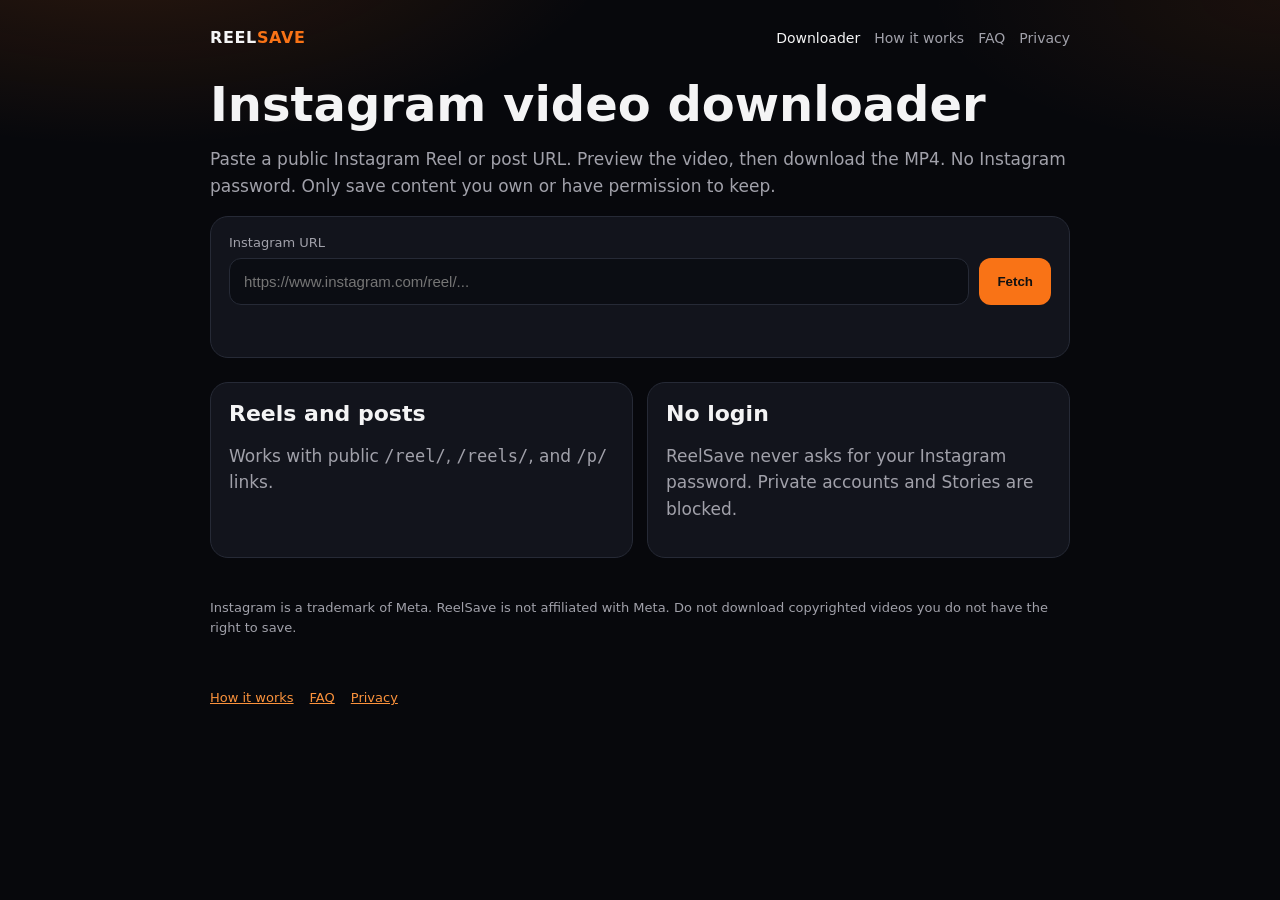
==== index.html @ db416a76 "Publish the ReelSave SEO portal. Co-authored-by: Cursor <cursoragent@cursor.com>" ====
<!DOCTYPE html>
<html lang="en">
<head>
  <meta charset="utf-8" />
  <meta name="viewport" content="width=device-width, initial-scale=1" />
  <title>Instagram Video Downloader — Save Reels as MP4 | ReelSave</title>
  <meta name="description" content="Free Instagram video downloader. Paste a public Reel or post URL, preview the clip, and save an MP4. No Instagram login. Use only videos you have the right to keep." />
  <meta name="keywords" content="instagram video downloader, download instagram reel, save instagram video, reel to mp4, download ig reel, instagram downloader" />
  <meta name="robots" content="index, follow" />
  <meta name="author" content="ReelSave" />
  <meta name="theme-color" content="#07080c" />
  <link rel="canonical" href="https://kramlipi.github.io/reelsave-portal/" />
  <link rel="icon" type="image/svg+xml" href="favicon.svg" />
  <link rel="manifest" href="site.webmanifest" />
  <meta property="og:type" content="website" />
  <meta property="og:site_name" content="ReelSave" />
  <meta property="og:title" content="Instagram Video Downloader — Save Reels as MP4" />
  <meta property="og:description" content="Paste a public Instagram Reel URL. Preview, then download MP4. No login." />
  <meta property="og:url" content="https://kramlipi.github.io/reelsave-portal/" />
  <meta property="og:image" content="https://kramlipi.github.io/reelsave-portal/favicon.svg" />
  <meta name="twitter:card" content="summary" />
  <meta name="twitter:title" content="ReelSave — Instagram Video Downloader" />
  <meta name="twitter:description" content="Download public Instagram Reels as MP4. No login." />
  <link rel="stylesheet" href="css/portal.css" />
  <script type="application/ld+json">
  {
    "@context": "https://schema.org",
    "@type": "WebApplication",
    "name": "ReelSave",
    "url": "https://kramlipi.github.io/reelsave-portal/",
    "applicationCategory": "MultimediaApplication",
    "operatingSystem": "Web",
    "offers": { "@type": "Offer", "price": "0", "priceCurrency": "USD" },
    "description": "Download public Instagram Reels and post videos as MP4 files."
  }
  </script>
</head>
<body>
  <header>
    <a class="brand" href="./">REEL<span>SAVE</span></a>
    <nav>
      <a class="active" href="./">Downloader</a>
      <a href="./how-it-works.html">How it works</a>
      <a href="./faq.html">FAQ</a>
      <a href="./privacy.html">Privacy</a>
    </nav>
  </header>
  <main>
    <h1>Instagram video downloader</h1>
    <p class="lede">Paste a public Instagram Reel or post URL. Preview the video, then download the MP4. No Instagram password. Only save content you own or have permission to keep.</p>
    <form class="card" id="form">
      <label for="url">Instagram URL</label>
      <div class="row">
        <input id="url" name="url" type="url" required placeholder="https://www.instagram.com/reel/..." autocomplete="off" />
        <button type="submit" id="go">Fetch</button>
      </div>
      <p class="status" id="status"></p>
    </form>
    <section class="result card" id="result">
      <img id="thumb" alt="Instagram video thumbnail" hidden />
      <video id="player" controls playsinline hidden></video>
      <p class="caption" id="caption"></p>
      <div class="actions">
        <a id="download" href="#"><button type="button">Download MP4</button></a>
        <button type="button" class="ghost" id="open">Open video URL</button>
      </div>
    </section>
    <div class="grid">
      <article class="card">
        <h2>Reels and posts</h2>
        <p>Works with public <code>/reel/</code>, <code>/reels/</code>, and <code>/p/</code> links.</p>
      </article>
      <article class="card">
        <h2>No login</h2>
        <p>ReelSave never asks for your Instagram password. Private accounts and Stories are blocked.</p>
      </article>
    </div>
    <p class="note">Instagram is a trademark of Meta. ReelSave is not affiliated with Meta. Do not download copyrighted videos you do not have the right to save.</p>
  </main>
  <footer>
    <a href="./how-it-works.html">How it works</a>
    <a href="./faq.html">FAQ</a>
    <a href="./privacy.html">Privacy</a>
  </footer>
  <script>
    const form = document.getElementById("form");
    const statusEl = document.getElementById("status");
    const result = document.getElementById("result");
    const player = document.getElementById("player");
    const thumb = document.getElementById("thumb");
    const caption = document.getElementById("caption");
    const download = document.getElementById("download");
    const openBtn = document.getElementById("open");
    const go = document.getElementById("go");
    let currentSrc = "";
    const apiBase = (location.port === "8787" || location.hostname === "127.0.0.1") ? "" : "";

    form.addEventListener("submit", async (e) => {
      e.preventDefault();
      statusEl.textContent = "";
      result.classList.remove("show");
      go.disabled = true;
      try {
        const res = await fetch(apiBase + "/api/resolve", {
          method: "POST",
          headers: { "Content-Type": "application/json" },
          body: JSON.stringify({ url: document.getElementById("url").value })
        });
        const data = await res.json();
        if (!res.ok) throw new Error(data.error || "Could not fetch that post. Run the ReelSave server for live downloads.");
        const video = data.videos[0];
        currentSrc = video.url;
        caption.textContent = data.caption || "Public Instagram video";
        if (video.url) {
          player.hidden = false;
          player.src = apiBase + "/api/stream?src=" + encodeURIComponent(video.url);
          thumb.hidden = true;
        } else if (data.thumbnail) {
          thumb.hidden = false;
          thumb.src = data.thumbnail;
          player.hidden = true;
        }
        download.href = apiBase + "/api/download?src=" + encodeURIComponent(video.url) + "&name=reelsave-" + data.shortcode + ".mp4";
        result.classList.add("show");
      } catch (err) {
        statusEl.textContent = err.message || "Failed";
      } finally {
        go.disabled = false;
      }
    });

    openBtn.addEventListener("click", () => {
      if (currentSrc) window.open(currentSrc, "_blank", "noopener");
    });
  </script>
</body>
</html>
---- css/portal.css ----
:root {
  --bg: #07080c;
  --card: #12141c;
  --line: #262a36;
  --text: #f4f4f5;
  --muted: #a1a1aa;
  --accent: #f97316;
  --accent-2: #fb923c;
}
* { box-sizing: border-box; }
html, body { margin: 0; min-height: 100%; background: var(--bg); color: var(--text); font-family: Inter, ui-sans-serif, system-ui, sans-serif; }
body {
  background:
    radial-gradient(900px 400px at 10% -10%, rgba(249, 115, 22, 0.16), transparent 55%),
    radial-gradient(700px 300px at 100% 0%, rgba(249, 115, 22, 0.08), transparent 50%),
    var(--bg);
}
a { color: var(--accent-2); }
header, main, footer { width: min(860px, calc(100% - 32px)); margin: 0 auto; }
header { padding: 28px 0 8px; display: flex; justify-content: space-between; align-items: center; gap: 12px; flex-wrap: wrap; }
nav { display: flex; gap: 14px; flex-wrap: wrap; font-size: 14px; }
nav a { color: var(--muted); text-decoration: none; }
nav a:hover, nav a.active { color: var(--text); }
.brand { font-weight: 800; letter-spacing: 0.04em; text-decoration: none; color: var(--text); }
.brand span { color: var(--accent); }
.pill { font-size: 12px; color: var(--muted); border: 1px solid var(--line); padding: 6px 10px; border-radius: 999px; }
h1 { font-size: clamp(32px, 5vw, 48px); line-height: 1.05; margin: 24px 0 12px; }
h2 { font-size: 22px; margin: 28px 0 10px; }
.lede, p, li { color: var(--muted); font-size: 17px; line-height: 1.55; }
.card { background: var(--card); border: 1px solid var(--line); border-radius: 18px; padding: 18px; }
label { display: block; font-size: 13px; color: var(--muted); margin-bottom: 8px; }
.row { display: flex; gap: 10px; }
input {
  flex: 1; background: #0b0d13; color: var(--text); border: 1px solid var(--line);
  border-radius: 12px; padding: 14px 14px; font-size: 15px;
}
input:focus { outline: 2px solid rgba(249,115,22,0.45); border-color: var(--accent); }
button {
  background: var(--accent); color: #111; border: 0; border-radius: 12px;
  padding: 14px 18px; font-weight: 700; cursor: pointer;
}
button:disabled { opacity: 0.55; cursor: wait; }
.ghost { background: transparent; color: var(--text); border: 1px solid var(--line); }
.status { min-height: 22px; margin: 12px 0 0; color: #fca5a5; font-size: 14px; }
.result { margin-top: 18px; display: none; }
.result.show { display: block; }
video, img { width: 100%; border-radius: 12px; background: #000; max-height: 420px; object-fit: contain; }
.caption { color: var(--muted); font-size: 14px; margin: 12px 0; }
.actions { display: flex; gap: 10px; flex-wrap: wrap; }
.note { margin: 22px 0 40px; color: var(--muted); font-size: 13px; line-height: 1.55; }
footer { padding: 12px 0 40px; color: var(--muted); font-size: 13px; display: flex; gap: 16px; flex-wrap: wrap; }
.grid { display: grid; gap: 14px; margin: 24px 0 40px; }
@media (min-width: 700px) { .grid { grid-template-columns: 1fr 1fr; } }
article.card h2 { margin-top: 0; }
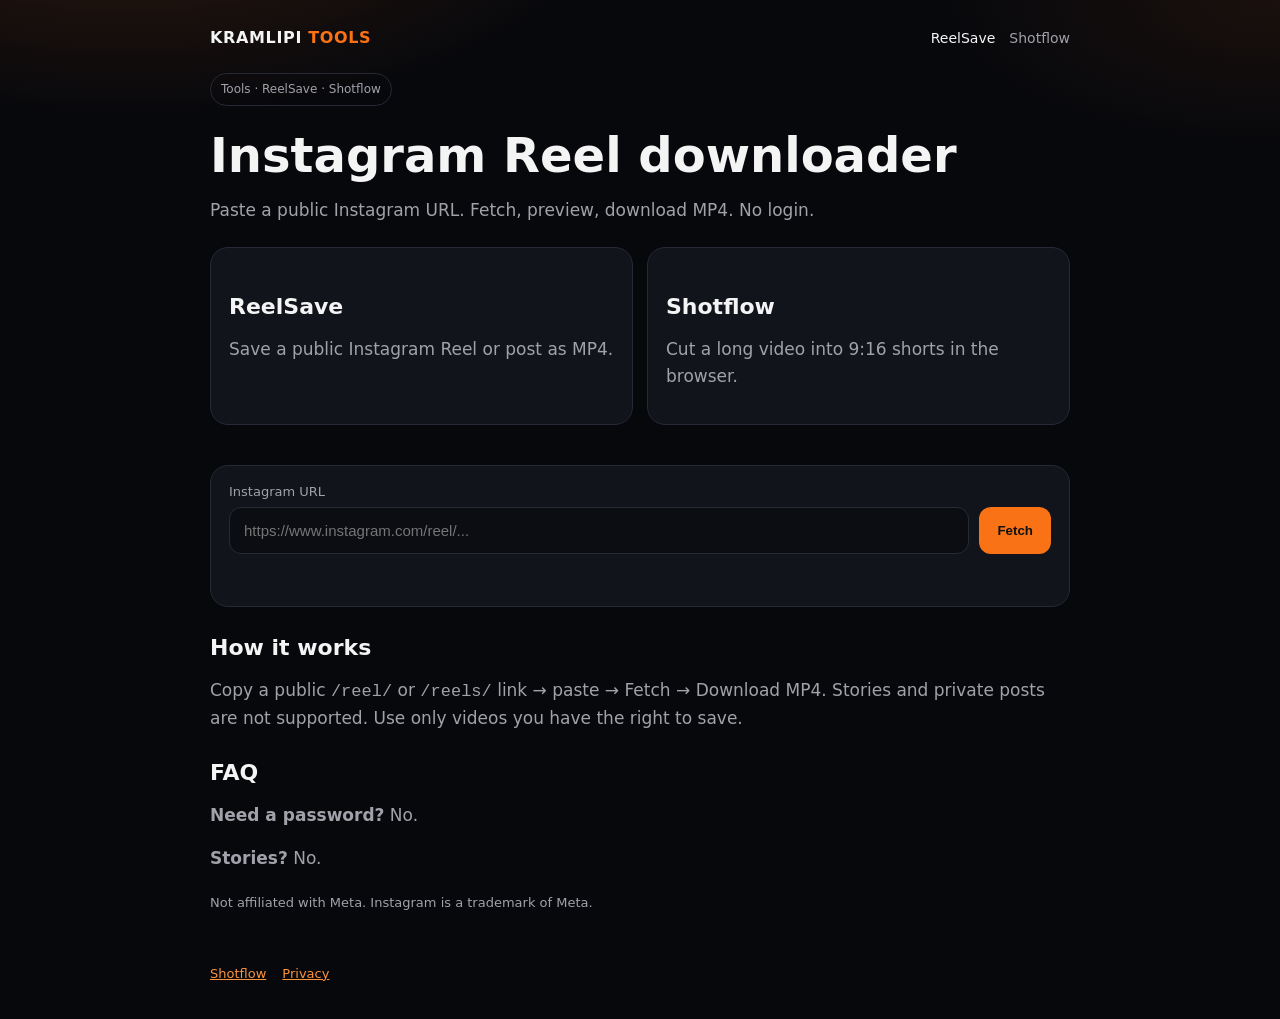
==== commit 0be71f9a: "Simplify the portal to a Cloudflare-style tools hub. Co-authored-by: Cursor <cursoragent@cursor.com>" ====
--- a/index.html
+++ b/index.html
@@ -3,51 +3,47 @@
 <head>
   <meta charset="utf-8" />
   <meta name="viewport" content="width=device-width, initial-scale=1" />
-  <title>Instagram Video Downloader — Save Reels as MP4 | ReelSave</title>
-  <meta name="description" content="Free Instagram video downloader. Paste a public Reel or post URL, preview the clip, and save an MP4. No Instagram login. Use only videos you have the right to keep." />
-  <meta name="keywords" content="instagram video downloader, download instagram reel, save instagram video, reel to mp4, download ig reel, instagram downloader" />
+  <title>ReelSave — Instagram Reel Downloader | Kramlipi Tools</title>
+  <meta name="description" content="Download a public Instagram Reel as MP4. Free Kramlipi tool next to Shotflow. No login. Paste a /reel/ URL you have the right to save." />
+  <meta name="keywords" content="instagram video downloader, download instagram reel, save reel mp4, kramlipi tools, shotflow" />
   <meta name="robots" content="index, follow" />
-  <meta name="author" content="ReelSave" />
   <meta name="theme-color" content="#07080c" />
-  <link rel="canonical" href="https://kramlipi.github.io/reelsave-portal/" />
-  <link rel="icon" type="image/svg+xml" href="favicon.svg" />
-  <link rel="manifest" href="site.webmanifest" />
+  <link rel="canonical" href="https://reelsave.cluevion.workers.dev/" />
+  <link rel="icon" href="favicon.svg" type="image/svg+xml" />
   <meta property="og:type" content="website" />
-  <meta property="og:site_name" content="ReelSave" />
-  <meta property="og:title" content="Instagram Video Downloader — Save Reels as MP4" />
-  <meta property="og:description" content="Paste a public Instagram Reel URL. Preview, then download MP4. No login." />
-  <meta property="og:url" content="https://kramlipi.github.io/reelsave-portal/" />
-  <meta property="og:image" content="https://kramlipi.github.io/reelsave-portal/favicon.svg" />
+  <meta property="og:title" content="ReelSave — Instagram Reel Downloader" />
+  <meta property="og:description" content="Paste a public Instagram Reel URL. Preview and save MP4. Part of Kramlipi tools with Shotflow." />
+  <meta property="og:url" content="https://reelsave.cluevion.workers.dev/" />
   <meta name="twitter:card" content="summary" />
-  <meta name="twitter:title" content="ReelSave — Instagram Video Downloader" />
-  <meta name="twitter:description" content="Download public Instagram Reels as MP4. No login." />
   <link rel="stylesheet" href="css/portal.css" />
   <script type="application/ld+json">
-  {
-    "@context": "https://schema.org",
-    "@type": "WebApplication",
-    "name": "ReelSave",
-    "url": "https://kramlipi.github.io/reelsave-portal/",
-    "applicationCategory": "MultimediaApplication",
-    "operatingSystem": "Web",
-    "offers": { "@type": "Offer", "price": "0", "priceCurrency": "USD" },
-    "description": "Download public Instagram Reels and post videos as MP4 files."
-  }
+  {"@context":"https://schema.org","@type":"WebApplication","name":"ReelSave","url":"https://reelsave.cluevion.workers.dev/","applicationCategory":"MultimediaApplication","operatingSystem":"Web","isPartOf":{"@type":"WebSite","name":"Kramlipi Tools","url":"https://reelsave.cluevion.workers.dev/"},"offers":{"@type":"Offer","price":"0","priceCurrency":"USD"}}
   </script>
 </head>
 <body>
   <header>
-    <a class="brand" href="./">REEL<span>SAVE</span></a>
+    <a class="brand" href="/">KRAMLIPI <span>TOOLS</span></a>
     <nav>
-      <a class="active" href="./">Downloader</a>
-      <a href="./how-it-works.html">How it works</a>
-      <a href="./faq.html">FAQ</a>
-      <a href="./privacy.html">Privacy</a>
+      <a class="active" href="/">ReelSave</a>
+      <a href="https://highlight-video.cluevion.workers.dev/">Shotflow</a>
     </nav>
   </header>
   <main>
-    <h1>Instagram video downloader</h1>
-    <p class="lede">Paste a public Instagram Reel or post URL. Preview the video, then download the MP4. No Instagram password. Only save content you own or have permission to keep.</p>
+    <p class="pill" style="display:inline-block;margin:18px 0 0">Tools · ReelSave · Shotflow</p>
+    <h1>Instagram Reel downloader</h1>
+    <p class="lede">Paste a public Instagram URL. Fetch, preview, download MP4. No login.</p>
+
+    <section class="grid" aria-label="Kramlipi tools">
+      <a class="card" href="/" style="text-decoration:none;color:inherit">
+        <h2>ReelSave</h2>
+        <p>Save a public Instagram Reel or post as MP4.</p>
+      </a>
+      <a class="card" href="https://highlight-video.cluevion.workers.dev/" style="text-decoration:none;color:inherit">
+        <h2>Shotflow</h2>
+        <p>Cut a long video into 9:16 shorts in the browser.</p>
+      </a>
+    </section>
+
     <form class="card" id="form">
       <label for="url">Instagram URL</label>
       <div class="row">
@@ -57,70 +53,50 @@
       <p class="status" id="status"></p>
     </form>
     <section class="result card" id="result">
-      <img id="thumb" alt="Instagram video thumbnail" hidden />
       <video id="player" controls playsinline hidden></video>
       <p class="caption" id="caption"></p>
       <div class="actions">
         <a id="download" href="#"><button type="button">Download MP4</button></a>
-        <button type="button" class="ghost" id="open">Open video URL</button>
       </div>
     </section>
-    <div class="grid">
-      <article class="card">
-        <h2>Reels and posts</h2>
-        <p>Works with public <code>/reel/</code>, <code>/reels/</code>, and <code>/p/</code> links.</p>
-      </article>
-      <article class="card">
-        <h2>No login</h2>
-        <p>ReelSave never asks for your Instagram password. Private accounts and Stories are blocked.</p>
-      </article>
-    </div>
-    <p class="note">Instagram is a trademark of Meta. ReelSave is not affiliated with Meta. Do not download copyrighted videos you do not have the right to save.</p>
+
+    <h2>How it works</h2>
+    <p>Copy a public <code>/reel/</code> or <code>/reels/</code> link → paste → Fetch → Download MP4. Stories and private posts are not supported. Use only videos you have the right to save.</p>
+    <h2>FAQ</h2>
+    <p><strong>Need a password?</strong> No.</p>
+    <p><strong>Stories?</strong> No.</p>
+    <p class="note">Not affiliated with Meta. Instagram is a trademark of Meta.</p>
   </main>
   <footer>
-    <a href="./how-it-works.html">How it works</a>
-    <a href="./faq.html">FAQ</a>
-    <a href="./privacy.html">Privacy</a>
+    <a href="https://highlight-video.cluevion.workers.dev/">Shotflow</a>
+    <a href="/privacy.html">Privacy</a>
   </footer>
   <script>
     const form = document.getElementById("form");
     const statusEl = document.getElementById("status");
     const result = document.getElementById("result");
     const player = document.getElementById("player");
-    const thumb = document.getElementById("thumb");
     const caption = document.getElementById("caption");
     const download = document.getElementById("download");
-    const openBtn = document.getElementById("open");
     const go = document.getElementById("go");
-    let currentSrc = "";
-    const apiBase = (location.port === "8787" || location.hostname === "127.0.0.1") ? "" : "";
-
     form.addEventListener("submit", async (e) => {
       e.preventDefault();
       statusEl.textContent = "";
       result.classList.remove("show");
       go.disabled = true;
       try {
-        const res = await fetch(apiBase + "/api/resolve", {
+        const res = await fetch("/api/resolve", {
           method: "POST",
           headers: { "Content-Type": "application/json" },
           body: JSON.stringify({ url: document.getElementById("url").value })
         });
         const data = await res.json();
-        if (!res.ok) throw new Error(data.error || "Could not fetch that post. Run the ReelSave server for live downloads.");
+        if (!res.ok) throw new Error(data.error || "Could not fetch that post");
         const video = data.videos[0];
-        currentSrc = video.url;
         caption.textContent = data.caption || "Public Instagram video";
-        if (video.url) {
-          player.hidden = false;
-          player.src = apiBase + "/api/stream?src=" + encodeURIComponent(video.url);
-          thumb.hidden = true;
-        } else if (data.thumbnail) {
-          thumb.hidden = false;
-          thumb.src = data.thumbnail;
-          player.hidden = true;
-        }
-        download.href = apiBase + "/api/download?src=" + encodeURIComponent(video.url) + "&name=reelsave-" + data.shortcode + ".mp4";
+        player.hidden = false;
+        player.src = "/api/stream?src=" + encodeURIComponent(video.url);
+        download.href = "/api/download?src=" + encodeURIComponent(video.url) + "&name=reelsave-" + data.shortcode + ".mp4";
         result.classList.add("show");
       } catch (err) {
         statusEl.textContent = err.message || "Failed";
@@ -128,10 +104,6 @@
         go.disabled = false;
       }
     });
-
-    openBtn.addEventListener("click", () => {
-      if (currentSrc) window.open(currentSrc, "_blank", "noopener");
-    });
   </script>
 </body>
 </html>
